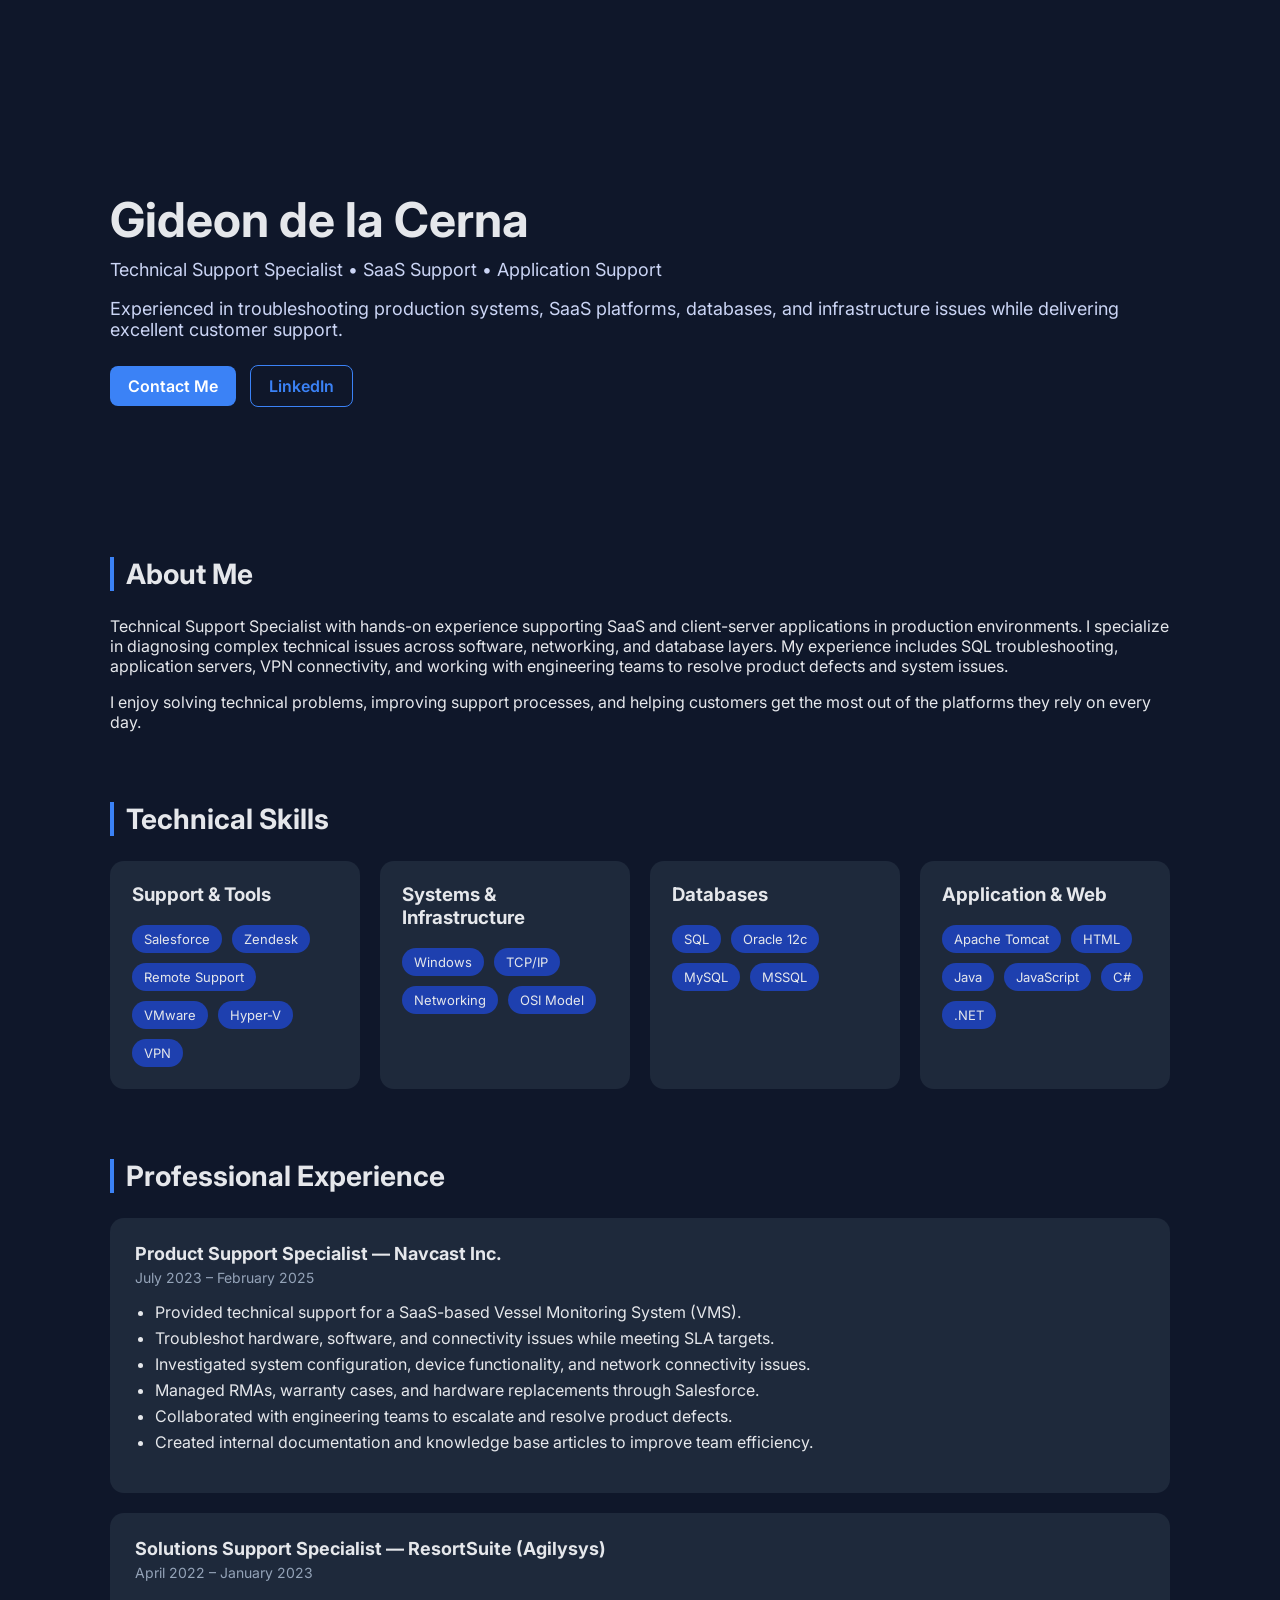
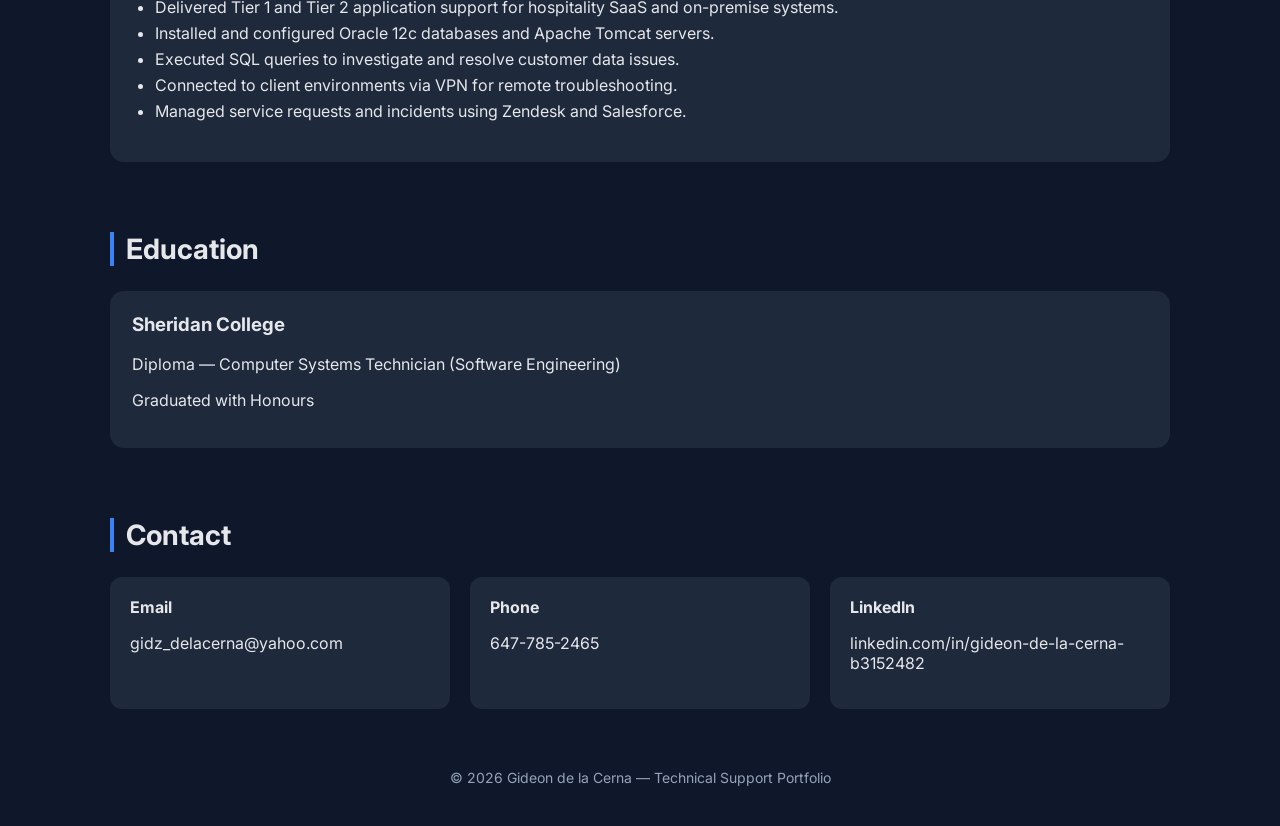
==== index.html @ 6da8c4bf "First commit" ====
<!DOCTYPE html>
<html lang="en">

<head>
    <meta charset="UTF-8">
    <meta name="viewport" content="width=device-width, initial-scale=1.0">
    <title>Gideon de la Cerna | Technical Support Specialist</title>
    <link href="https://fonts.googleapis.com/css2?family=Inter:wght@300;400;600;700&display=swap" rel="stylesheet">
    <style>
        * {
            box-sizing: border-box
        }

        body {
            margin: 0;
            font-family: 'Inter', sans-serif;
            background: #0f172a;
            color: #e5e7eb
        }

        .container {
            max-width: 1100px;
            margin: auto;
            padding: 40px 20px
        }

        /* HERO */
        .hero {
            padding: 80px 0
        }

        .hero h1 {
            font-size: 48px;
            margin: 0;
            font-weight: 700
        }

        .hero p {
            font-size: 18px;
            color: #cbd5f5;
            margin-top: 10px
        }

        .hero-buttons {
            margin-top: 25px
        }

        .btn {
            display: inline-block;
            margin-right: 10px;
            padding: 10px 18px;
            border-radius: 8px;
            text-decoration: none;
            font-weight: 600
        }

        .btn-primary {
            background: #3b82f6;
            color: white
        }

        .btn-outline {
            border: 1px solid #3b82f6;
            color: #3b82f6
        }

        /* SECTIONS */
        section {
            margin-top: 70px
        }

        h2 {
            font-size: 28px;
            margin-bottom: 25px;
            border-left: 4px solid #3b82f6;
            padding-left: 12px
        }

        /* CARDS */
        .grid {
            display: grid;
            grid-template-columns: repeat(auto-fit, minmax(240px, 1fr));
            gap: 20px
        }

        .card {
            background: #1e293b;
            padding: 22px;
            border-radius: 14px;
            transition: transform .2s, box-shadow .2s
        }

        .card:hover {
            transform: translateY(-5px);
            box-shadow: 0 10px 30px rgba(0, 0, 0, 0.4)
        }

        .card h3 {
            margin-top: 0
        }

        /* EXPERIENCE */
        .job {
            background: #1e293b;
            padding: 25px;
            border-radius: 14px;
            margin-bottom: 20px
        }

        .job-title {
            font-weight: 700;
            font-size: 18px
        }

        .job-date {
            color: #94a3b8;
            font-size: 14px;
            margin: 5px 0 15px
        }

        ul {
            padding-left: 20px
        }

        li {
            margin-bottom: 6px
        }

        /* SKILL TAGS */
        .skills {
            display: flex;
            flex-wrap: wrap;
            gap: 10px
        }

        .tag {
            background: #1e40af;
            padding: 6px 12px;
            border-radius: 20px;
            font-size: 13px
        }

        /* CONTACT */
        .contact-grid {
            display: grid;
            grid-template-columns: repeat(auto-fit, minmax(200px, 1fr));
            gap: 20px
        }

        .contact-card {
            background: #1e293b;
            padding: 20px;
            border-radius: 12px
        }

        footer {
            text-align: center;
            margin-top: 60px;
            color: #94a3b8;
            font-size: 14px
        }
    </style>
</head>

<body>

    <div class="container">

        <!-- HERO -->
        <section class="hero">
            <h1>Gideon de la Cerna</h1>
            <p>Technical Support Specialist • SaaS Support • Application Support</p>
            <p>Experienced in troubleshooting production systems, SaaS platforms, databases, and infrastructure issues
                while delivering excellent customer support.</p>

            <div class="hero-buttons">
                <a class="btn btn-primary" href="mailto:gidz_delacerna@yahoo.com">Contact Me</a>
                <a class="btn btn-outline" href="https://www.linkedin.com/in/gideon-de-la-cerna-b3152482/"
                    target="_blank">LinkedIn</a>
            </div>
        </section>

        <!-- ABOUT -->
        <section>
            <h2>About Me</h2>
            <p>
                Technical Support Specialist with hands-on experience supporting SaaS and client-server applications in
                production environments. I specialize in diagnosing complex technical issues across software,
                networking, and database layers. My experience includes SQL troubleshooting, application servers, VPN
                connectivity, and working with engineering teams to resolve product defects and system issues.
            </p>
            <p>
                I enjoy solving technical problems, improving support processes, and helping customers get the most out
                of the platforms they rely on every day.
            </p>
        </section>

        <!-- SKILLS -->
        <section>
            <h2>Technical Skills</h2>

            <div class="grid">

                <div class="card">
                    <h3>Support & Tools</h3>
                    <div class="skills">
                        <span class="tag">Salesforce</span>
                        <span class="tag">Zendesk</span>
                        <span class="tag">Remote Support</span>
                        <span class="tag">VMware</span>
                        <span class="tag">Hyper-V</span>
                        <span class="tag">VPN</span>
                    </div>
                </div>

                <div class="card">
                    <h3>Systems & Infrastructure</h3>
                    <div class="skills">
                        <span class="tag">Windows</span>
                        <span class="tag">TCP/IP</span>
                        <span class="tag">Networking</span>
                        <span class="tag">OSI Model</span>
                    </div>
                </div>

                <div class="card">
                    <h3>Databases</h3>
                    <div class="skills">
                        <span class="tag">SQL</span>
                        <span class="tag">Oracle 12c</span>
                        <span class="tag">MySQL</span>
                        <span class="tag">MSSQL</span>
                    </div>
                </div>

                <div class="card">
                    <h3>Application & Web</h3>
                    <div class="skills">
                        <span class="tag">Apache Tomcat</span>
                        <span class="tag">HTML</span>
                        <span class="tag">Java</span>
                        <span class="tag">JavaScript</span>
                        <span class="tag">C#</span>
                        <span class="tag">.NET</span>
                    </div>
                </div>

            </div>
        </section>

        <!-- EXPERIENCE -->
        <section>
            <h2>Professional Experience</h2>

            <div class="job">
                <div class="job-title">Product Support Specialist — Navcast Inc.</div>
                <div class="job-date">July 2023 – February 2025</div>
                <ul>
                    <li>Provided technical support for a SaaS-based Vessel Monitoring System (VMS).</li>
                    <li>Troubleshot hardware, software, and connectivity issues while meeting SLA targets.</li>
                    <li>Investigated system configuration, device functionality, and network connectivity issues.</li>
                    <li>Managed RMAs, warranty cases, and hardware replacements through Salesforce.</li>
                    <li>Collaborated with engineering teams to escalate and resolve product defects.</li>
                    <li>Created internal documentation and knowledge base articles to improve team efficiency.</li>
                </ul>
            </div>

            <div class="job">
                <div class="job-title">Solutions Support Specialist — ResortSuite (Agilysys)</div>
                <div class="job-date">April 2022 – January 2023</div>
                <ul>
                    <li>Delivered Tier 1 and Tier 2 application support for hospitality SaaS and on-premise systems.
                    </li>
                    <li>Installed and configured Oracle 12c databases and Apache Tomcat servers.</li>
                    <li>Executed SQL queries to investigate and resolve customer data issues.</li>
                    <li>Connected to client environments via VPN for remote troubleshooting.</li>
                    <li>Managed service requests and incidents using Zendesk and Salesforce.</li>
                </ul>
            </div>

        </section>

        <!-- EDUCATION -->
        <section>
            <h2>Education</h2>
            <div class="card">
                <h3>Sheridan College</h3>
                <p>Diploma — Computer Systems Technician (Software Engineering)</p>
                <p>Graduated with Honours</p>
            </div>
        </section>

        <!-- CONTACT -->
        <section>
            <h2>Contact</h2>

            <div class="contact-grid">

                <div class="contact-card">
                    <strong>Email</strong>
                    <p>gidz_delacerna@yahoo.com</p>
                </div>

                <div class="contact-card">
                    <strong>Phone</strong>
                    <p>647-785-2465</p>
                </div>

                <div class="contact-card">
                    <strong>LinkedIn</strong>
                    <p>linkedin.com/in/gideon-de-la-cerna-b3152482</p>
                </div>

            </div>

        </section>

        <footer>
            © 2026 Gideon de la Cerna — Technical Support Portfolio
        </footer>

    </div>

</body>


</html>
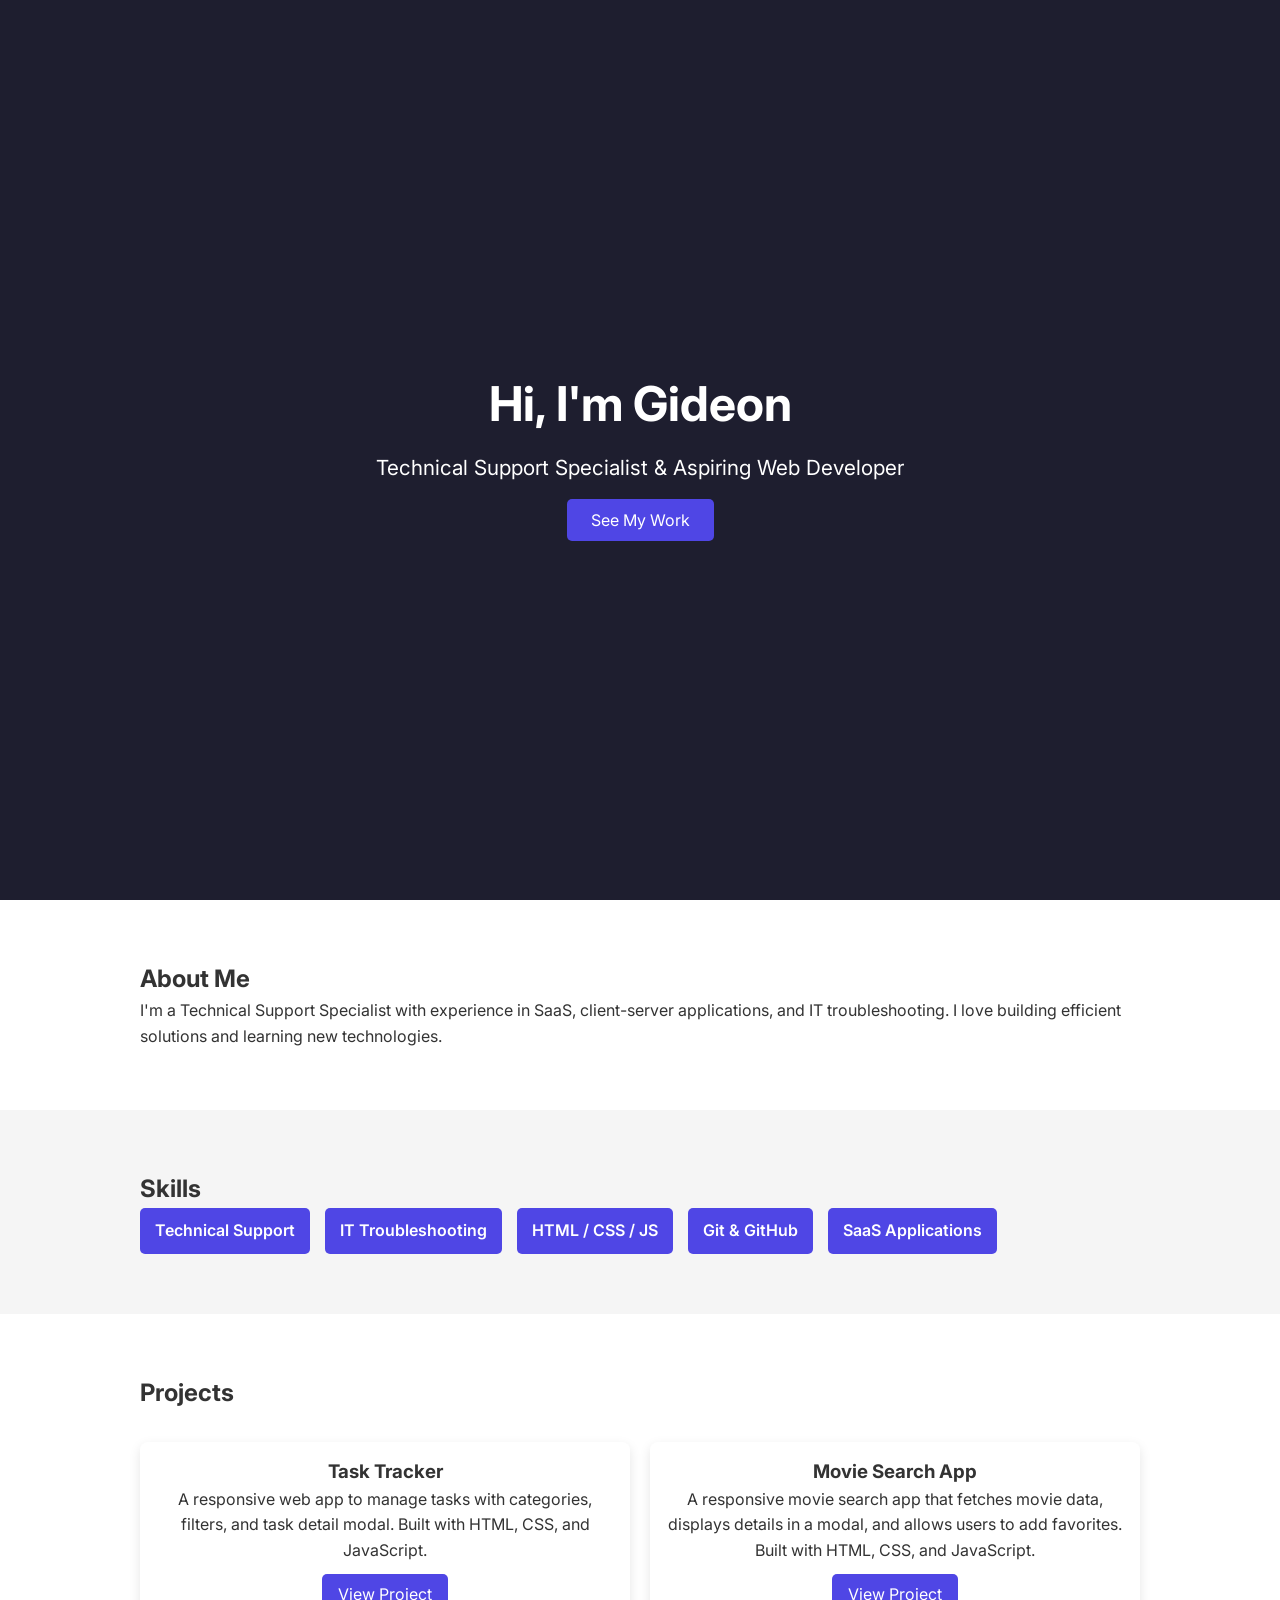
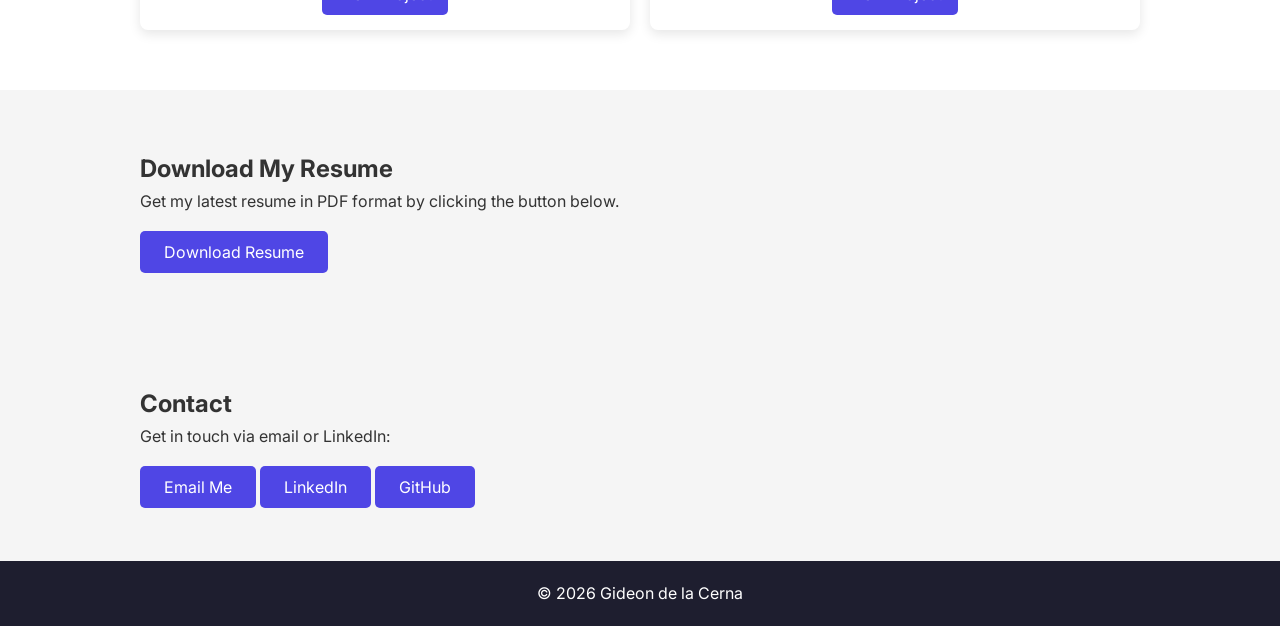
==== commit 4e563fbe: "Adding Projects movie search app, task tracker app, Modified index.html and added css and JS" ====
--- a/index.html
+++ b/index.html
@@ -1,327 +1,97 @@
 <!DOCTYPE html>
 <html lang="en">
-
 <head>
     <meta charset="UTF-8">
     <meta name="viewport" content="width=device-width, initial-scale=1.0">
-    <title>Gideon de la Cerna | Technical Support Specialist</title>
+    <meta name="description" content="Gideon de la Cerna - Technical Support & Developer Portfolio">
+    <meta name="keywords" content="HTML, Webpage,CSS,JavaScript">
+    <meta name="Author" content="Gideon de la Cerna">
+    <meta http-equiv="refresh" content="60">
+    <title>Gideon de la Cerna | Portfolio</title>
     <link href="https://fonts.googleapis.com/css2?family=Inter:wght@300;400;600;700&display=swap" rel="stylesheet">
-    <style>
-        * {
-            box-sizing: border-box
-        }
+    <link rel="stylesheet" href="css/style.css">
+</head>
+<body>
+    <!-- Hero Section -->
+    <header class="hero">
+        <div class="container">
+            <h1>Hi, I'm Gideon</h1>
+            <p>Technical Support Specialist & Aspiring Web Developer</p>
+            <a href="#projects" class="btn">See My Work</a>
+        </div>
+    </header>
 
-        body {
-            margin: 0;
-            font-family: 'Inter', sans-serif;
-            background: #0f172a;
-            color: #e5e7eb
-        }
+    <!-- About Section -->
+    <section id="about" class="section">
+        <div class="container">
+            <h2>About Me</h2>
+            <p>I'm a Technical Support Specialist with experience in SaaS, client-server applications, and IT troubleshooting. I love building efficient solutions and learning new technologies.</p>
+        </div>
+    </section>
 
-        .container {
-            max-width: 1100px;
-            margin: auto;
-            padding: 40px 20px
-        }
+    <!-- Skills Section -->
+    <section id="skills" class="section bg-light">
+        <div class="container">
+            <h2>Skills</h2>
+            <div class="skills-grid">
+                <div class="skill">Technical Support</div>
+                <div class="skill">IT Troubleshooting</div>
+                <div class="skill">HTML / CSS / JS</div>
+                <div class="skill">Git & GitHub</div>
+                <div class="skill">SaaS Applications</div>
+            </div>
+        </div>
+    </section>
 
-        /* HERO */
-        .hero {
-            padding: 80px 0
-        }
+    <!-- Projects Section -->
+    <section id="projects" class="section">
+        <div class="container">
+            <h2>Projects</h2>
+            <div class="projects-grid">
 
-        .hero h1 {
-            font-size: 48px;
-            margin: 0;
-            font-weight: 700
-        }
-
-        .hero p {
-            font-size: 18px;
-            color: #cbd5f5;
-            margin-top: 10px
-        }
-
-        .hero-buttons {
-            margin-top: 25px
-        }
-
-        .btn {
-            display: inline-block;
-            margin-right: 10px;
-            padding: 10px 18px;
-            border-radius: 8px;
-            text-decoration: none;
-            font-weight: 600
-        }
-
-        .btn-primary {
-            background: #3b82f6;
-            color: white
-        }
-
-        .btn-outline {
-            border: 1px solid #3b82f6;
-            color: #3b82f6
-        }
-
-        /* SECTIONS */
-        section {
-            margin-top: 70px
-        }
-
-        h2 {
-            font-size: 28px;
-            margin-bottom: 25px;
-            border-left: 4px solid #3b82f6;
-            padding-left: 12px
-        }
-
-        /* CARDS */
-        .grid {
-            display: grid;
-            grid-template-columns: repeat(auto-fit, minmax(240px, 1fr));
-            gap: 20px
-        }
-
-        .card {
-            background: #1e293b;
-            padding: 22px;
-            border-radius: 14px;
-            transition: transform .2s, box-shadow .2s
-        }
-
-        .card:hover {
-            transform: translateY(-5px);
-            box-shadow: 0 10px 30px rgba(0, 0, 0, 0.4)
-        }
-
-        .card h3 {
-            margin-top: 0
-        }
-
-        /* EXPERIENCE */
-        .job {
-            background: #1e293b;
-            padding: 25px;
-            border-radius: 14px;
-            margin-bottom: 20px
-        }
-
-        .job-title {
-            font-weight: 700;
-            font-size: 18px
-        }
-
-        .job-date {
-            color: #94a3b8;
-            font-size: 14px;
-            margin: 5px 0 15px
-        }
-
-        ul {
-            padding-left: 20px
-        }
-
-        li {
-            margin-bottom: 6px
-        }
-
-        /* SKILL TAGS */
-        .skills {
-            display: flex;
-            flex-wrap: wrap;
-            gap: 10px
-        }
-
-        .tag {
-            background: #1e40af;
-            padding: 6px 12px;
-            border-radius: 20px;
-            font-size: 13px
-        }
-
-        /* CONTACT */
-        .contact-grid {
-            display: grid;
-            grid-template-columns: repeat(auto-fit, minmax(200px, 1fr));
-            gap: 20px
-        }
-
-        .contact-card {
-            background: #1e293b;
-            padding: 20px;
-            border-radius: 12px
-        }
-
-        footer {
-            text-align: center;
-            margin-top: 60px;
-            color: #94a3b8;
-            font-size: 14px
-        }
-    </style>
-</head>
-
-<body>
-
-    <div class="container">
-
-        <!-- HERO -->
-        <section class="hero">
-            <h1>Gideon de la Cerna</h1>
-            <p>Technical Support Specialist • SaaS Support • Application Support</p>
-            <p>Experienced in troubleshooting production systems, SaaS platforms, databases, and infrastructure issues
-                while delivering excellent customer support.</p>
-
-            <div class="hero-buttons">
-                <a class="btn btn-primary" href="mailto:gidz_delacerna@yahoo.com">Contact Me</a>
-                <a class="btn btn-outline" href="https://www.linkedin.com/in/gideon-de-la-cerna-b3152482/"
-                    target="_blank">LinkedIn</a>
-            </div>
-        </section>
-
-        <!-- ABOUT -->
-        <section>
-            <h2>About Me</h2>
-            <p>
-                Technical Support Specialist with hands-on experience supporting SaaS and client-server applications in
-                production environments. I specialize in diagnosing complex technical issues across software,
-                networking, and database layers. My experience includes SQL troubleshooting, application servers, VPN
-                connectivity, and working with engineering teams to resolve product defects and system issues.
-            </p>
-            <p>
-                I enjoy solving technical problems, improving support processes, and helping customers get the most out
-                of the platforms they rely on every day.
-            </p>
-        </section>
-
-        <!-- SKILLS -->
-        <section>
-            <h2>Technical Skills</h2>
-
-            <div class="grid">
-
-                <div class="card">
-                    <h3>Support & Tools</h3>
-                    <div class="skills">
-                        <span class="tag">Salesforce</span>
-                        <span class="tag">Zendesk</span>
-                        <span class="tag">Remote Support</span>
-                        <span class="tag">VMware</span>
-                        <span class="tag">Hyper-V</span>
-                        <span class="tag">VPN</span>
-                    </div>
+                <div class="project-card">
+                    <h3>Task Tracker</h3>
+                    <p>A responsive web app to manage tasks with categories, filters, and task detail modal. Built with HTML, CSS, and JavaScript.</p>
+                    <a href="projects/task-tracker-app/index.html" target="_blank" class="btn btn-primary">View Project</a>
                 </div>
 
-                <div class="card">
-                    <h3>Systems & Infrastructure</h3>
-                    <div class="skills">
-                        <span class="tag">Windows</span>
-                        <span class="tag">TCP/IP</span>
-                        <span class="tag">Networking</span>
-                        <span class="tag">OSI Model</span>
-                    </div>
+                <div class="project-card">
+                    <h3>Movie Search App</h3>
+                    <p>A responsive movie search app that fetches movie data, displays details in a modal, and allows users to add favorites. Built with HTML, CSS, and JavaScript.</p>
+                    <a href="projects/movie-search-app/index.html" target="_blank" class="btn btn-primary">View Project</a>
                 </div>
 
-                <div class="card">
-                    <h3>Databases</h3>
-                    <div class="skills">
-                        <span class="tag">SQL</span>
-                        <span class="tag">Oracle 12c</span>
-                        <span class="tag">MySQL</span>
-                        <span class="tag">MSSQL</span>
-                    </div>
-                </div>
+                <!-- Add more project cards as needed -->
+            </div>
+        </div>
+    </section>
 
-                <div class="card">
-                    <h3>Application & Web</h3>
-                    <div class="skills">
-                        <span class="tag">Apache Tomcat</span>
-                        <span class="tag">HTML</span>
-                        <span class="tag">Java</span>
-                        <span class="tag">JavaScript</span>
-                        <span class="tag">C#</span>
-                        <span class="tag">.NET</span>
-                    </div>
-                </div>
+    <!-- DOWNLOAD RESUME -->
+    <section id="download" class="section bg-light">
+        <div class="container">
+            <h2>Download My Resume</h2>
+            <p>Get my latest resume in PDF format by clicking the button below.</p><br />
+            <a href="assets/GIDEON DE LA CERNA.pdf" download class="btn btn-primary" style="margin-top: 15px;">
+                Download Resume
+            </a>
+        </div>
+    </section>
 
-            </div>
-        </section>
+    <!-- Contact Section -->
+    <section id="contact" class="section bg-light">
+        <div class="container">
+            <h2>Contact</h2>
+            <p>Get in touch via email or LinkedIn:</p><br>
+            <a href="mailto:gidz_delacerna@yahoo.com" class="btn">Email Me</a>
+            <a href="https://www.linkedin.com/in/gideon-de-la-cerna-b3152482/" target="_blank" class="btn">LinkedIn</a>
+            <a href="https://github.com/gidiegidz" target="_blank" class="btn">GitHub</a>
+        </div>
+    </section>
 
-        <!-- EXPERIENCE -->
-        <section>
-            <h2>Professional Experience</h2>
+    <footer class="footer">
+        <p>&copy; 2026 Gideon de la Cerna</p>
+    </footer>
 
-            <div class="job">
-                <div class="job-title">Product Support Specialist — Navcast Inc.</div>
-                <div class="job-date">July 2023 – February 2025</div>
-                <ul>
-                    <li>Provided technical support for a SaaS-based Vessel Monitoring System (VMS).</li>
-                    <li>Troubleshot hardware, software, and connectivity issues while meeting SLA targets.</li>
-                    <li>Investigated system configuration, device functionality, and network connectivity issues.</li>
-                    <li>Managed RMAs, warranty cases, and hardware replacements through Salesforce.</li>
-                    <li>Collaborated with engineering teams to escalate and resolve product defects.</li>
-                    <li>Created internal documentation and knowledge base articles to improve team efficiency.</li>
-                </ul>
-            </div>
-
-            <div class="job">
-                <div class="job-title">Solutions Support Specialist — ResortSuite (Agilysys)</div>
-                <div class="job-date">April 2022 – January 2023</div>
-                <ul>
-                    <li>Delivered Tier 1 and Tier 2 application support for hospitality SaaS and on-premise systems.
-                    </li>
-                    <li>Installed and configured Oracle 12c databases and Apache Tomcat servers.</li>
-                    <li>Executed SQL queries to investigate and resolve customer data issues.</li>
-                    <li>Connected to client environments via VPN for remote troubleshooting.</li>
-                    <li>Managed service requests and incidents using Zendesk and Salesforce.</li>
-                </ul>
-            </div>
-
-        </section>
-
-        <!-- EDUCATION -->
-        <section>
-            <h2>Education</h2>
-            <div class="card">
-                <h3>Sheridan College</h3>
-                <p>Diploma — Computer Systems Technician (Software Engineering)</p>
-                <p>Graduated with Honours</p>
-            </div>
-        </section>
-
-        <!-- CONTACT -->
-        <section>
-            <h2>Contact</h2>
-
-            <div class="contact-grid">
-
-                <div class="contact-card">
-                    <strong>Email</strong>
-                    <p>gidz_delacerna@yahoo.com</p>
-                </div>
-
-                <div class="contact-card">
-                    <strong>Phone</strong>
-                    <p>647-785-2465</p>
-                </div>
-
-                <div class="contact-card">
-                    <strong>LinkedIn</strong>
-                    <p>linkedin.com/in/gideon-de-la-cerna-b3152482</p>
-                </div>
-
-            </div>
-
-        </section>
-
-        <footer>
-            © 2026 Gideon de la Cerna — Technical Support Portfolio
-        </footer>
-
-    </div>
-
+    <script src="js/script.js"></script>
 </body>
-
-
 </html>
--- a/css/style.css
+++ b/css/style.css
@@ -0,0 +1,34 @@
+/* Reset & Base */
+* { margin: 0; padding: 0; box-sizing: border-box; }
+body { font-family: 'Inter', sans-serif; line-height: 1.6; color: #333; }
+a { text-decoration: none; color: inherit; }
+.container { width: 90%; max-width: 1000px; margin: 0 auto; }
+.section { padding: 60px 0; }
+.bg-light { background-color: #f5f5f5; }
+
+/* Hero */
+.hero { display: flex; align-items: center; justify-content: center; height: 100vh; text-align: center; background: #1e1e2f; color: #fff; }
+.hero h1 { font-size: 3rem; margin-bottom: 0.5rem; }
+.hero p { font-size: 1.3rem; margin-bottom: 1.5rem; }
+.btn { padding: 0.7rem 1.5rem; background: #4f46e5; color: #fff; border-radius: 5px; transition: 0.3s; }
+.btn:hover { background: #3730a3; }
+
+/* Skills */
+.skills-grid { display: flex; flex-wrap: wrap; gap: 15px; }
+.skill { background: #4f46e5; color: #fff; padding: 10px 15px; border-radius: 5px; font-weight: 600; }
+
+/* Projects */
+.projects-grid { display: grid; grid-template-columns: repeat(auto-fit, minmax(250px, 1fr)); gap: 20px; margin-top: 30px; }
+.project-card { background: #fff; border-radius: 8px; box-shadow: 0 4px 12px rgba(0,0,0,0.1); padding: 15px; text-align: center; transition: transform 0.3s; }
+.project-card:hover { transform: translateY(-5px); }
+.project-card img { width: 100%; border-radius: 5px; margin-bottom: 10px; }
+.project-card a { display: inline-block; margin-top: 10px; padding: 0.5rem 1rem; background: #4f46e5; color: #fff; border-radius: 5px; }
+
+/* Footer */
+.footer { text-align: center; padding: 20px 0; background: #1e1e2f; color: #fff; }
+
+/* Responsive */
+@media (max-width: 768px) {
+  .hero h1 { font-size: 2.2rem; }
+  .hero p { font-size: 1rem; }
+}
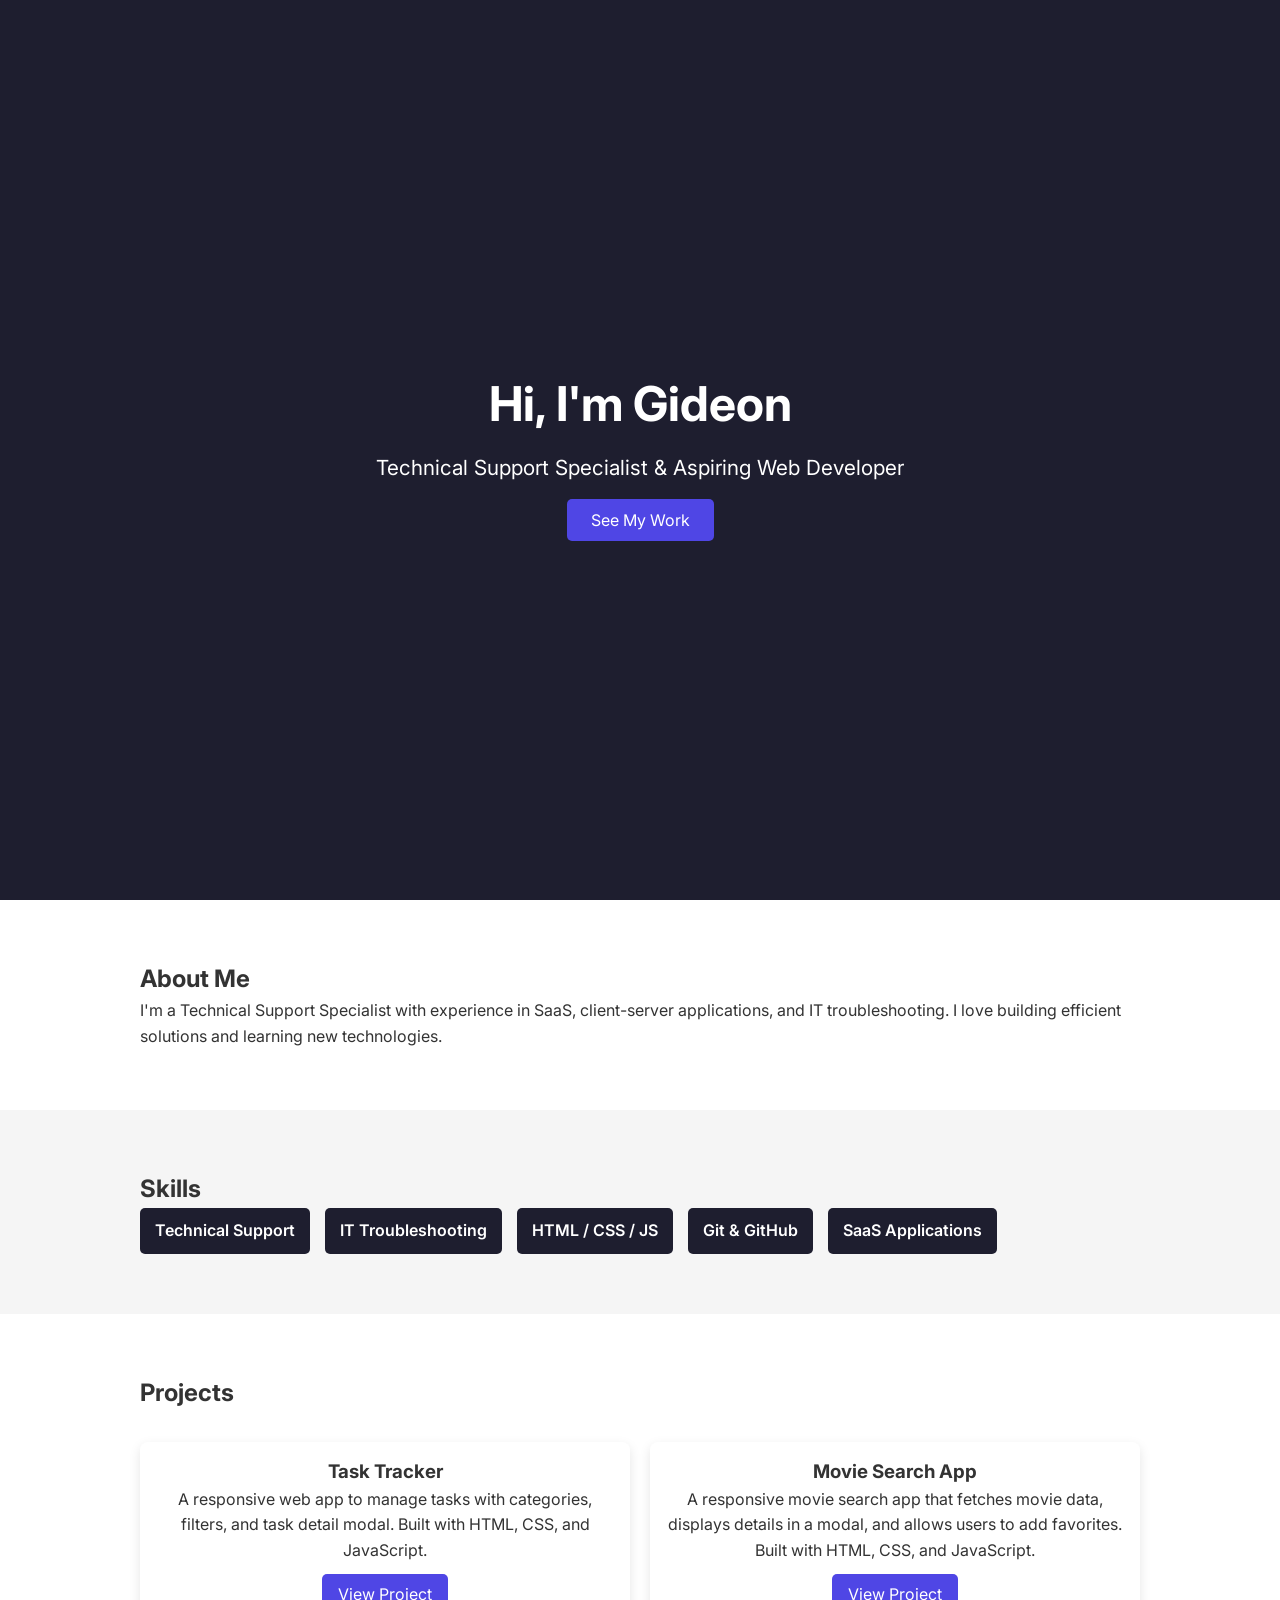
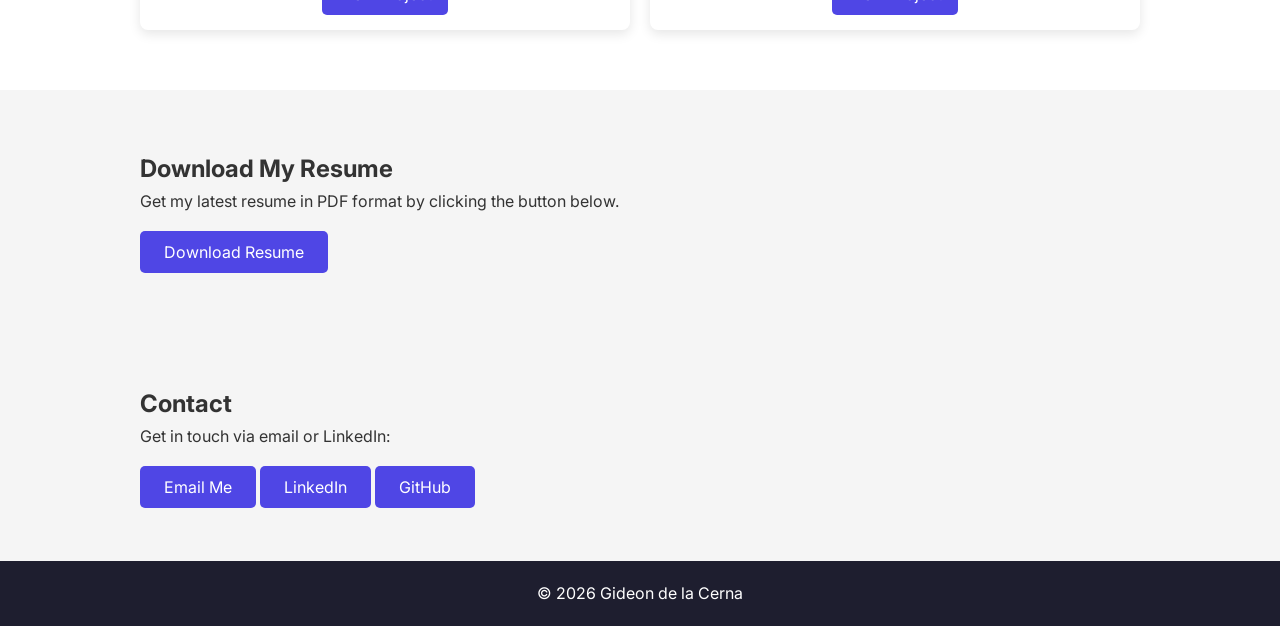
==== commit c4c8d0c5: "removed space in <br > tag on line 73 for index.html" ====
--- a/index.html
+++ b/index.html
@@ -70,7 +70,7 @@
     <section id="download" class="section bg-light">
         <div class="container">
             <h2>Download My Resume</h2>
-            <p>Get my latest resume in PDF format by clicking the button below.</p><br />
+            <p>Get my latest resume in PDF format by clicking the button below.</p><br/>
             <a href="assets/GIDEON DE LA CERNA.pdf" download class="btn btn-primary" style="margin-top: 15px;">
                 Download Resume
             </a>
--- a/css/style.css
+++ b/css/style.css
@@ -15,7 +15,7 @@
 
 /* Skills */
 .skills-grid { display: flex; flex-wrap: wrap; gap: 15px; }
-.skill { background: #4f46e5; color: #fff; padding: 10px 15px; border-radius: 5px; font-weight: 600; }
+.skill { background: #1e1e2f; color: #fff; padding: 10px 15px; border-radius: 5px; font-weight: 600; }
 
 /* Projects */
 .projects-grid { display: grid; grid-template-columns: repeat(auto-fit, minmax(250px, 1fr)); gap: 20px; margin-top: 30px; }
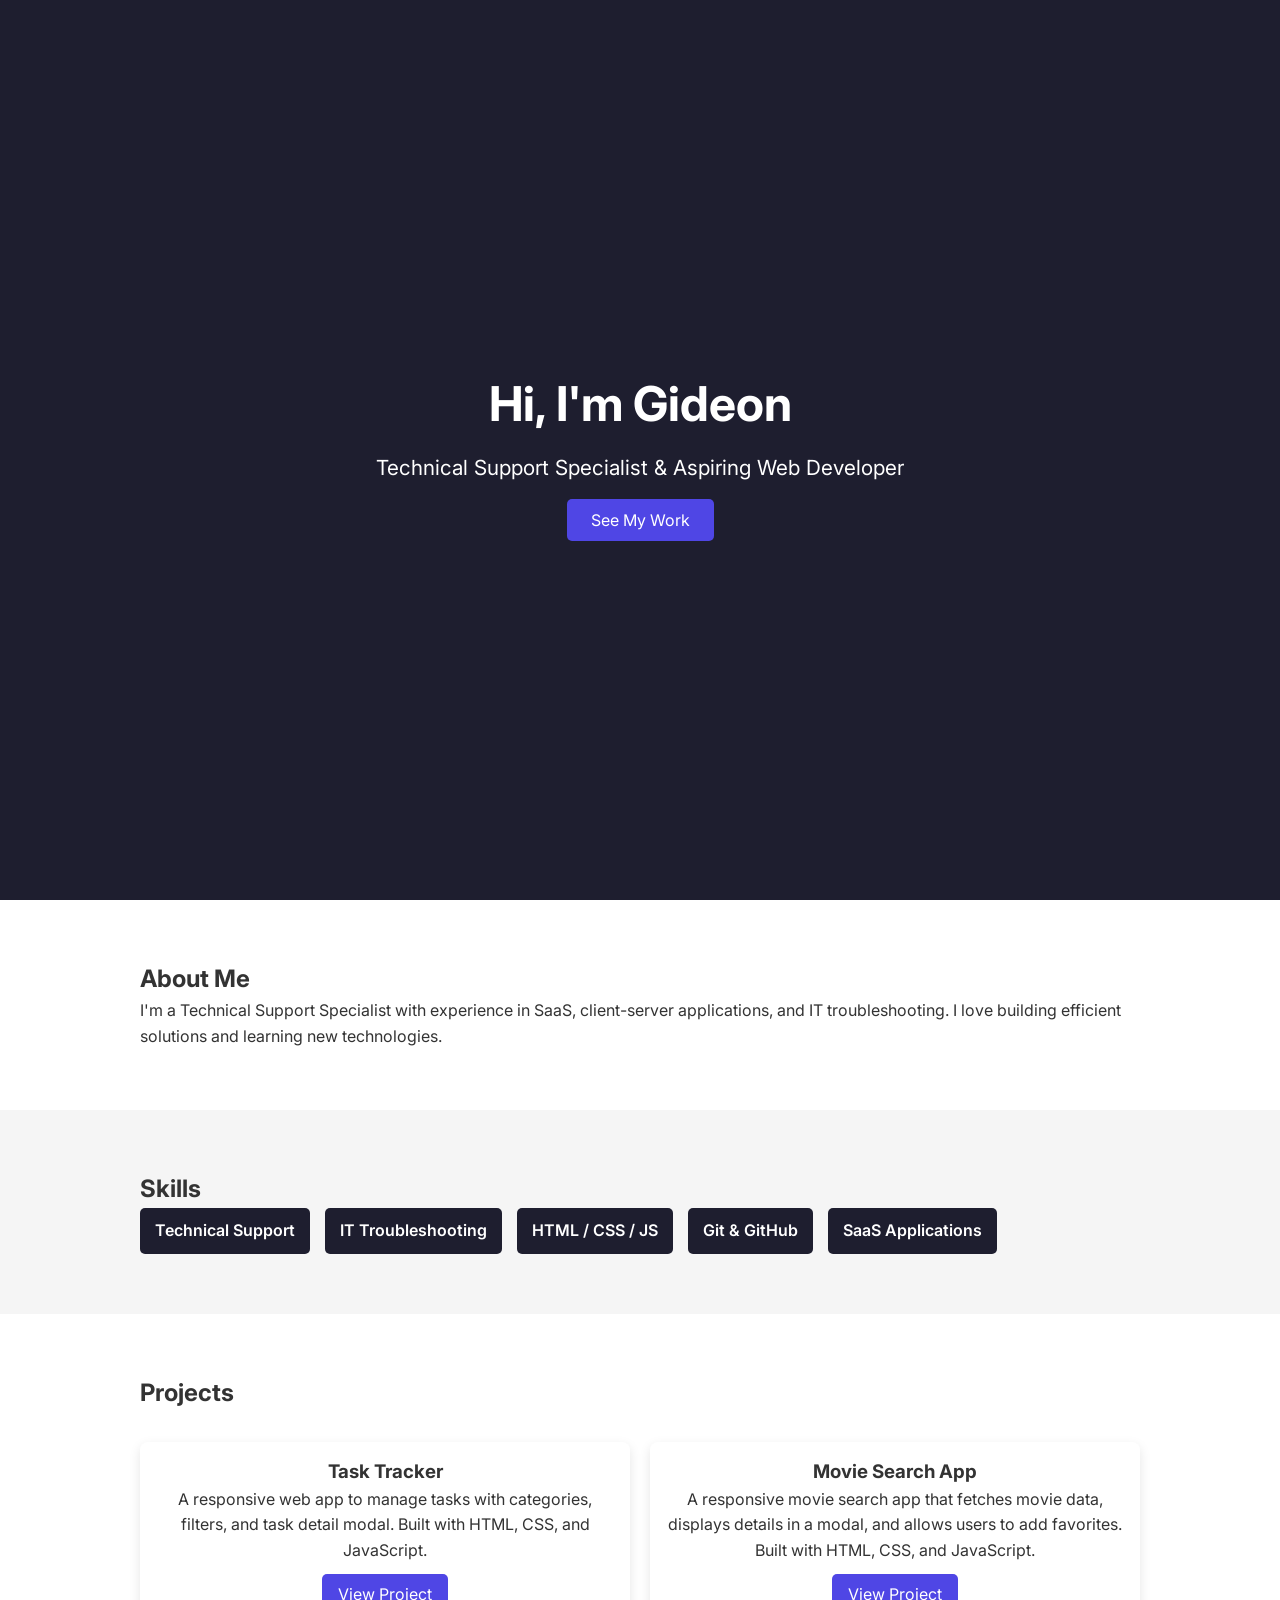
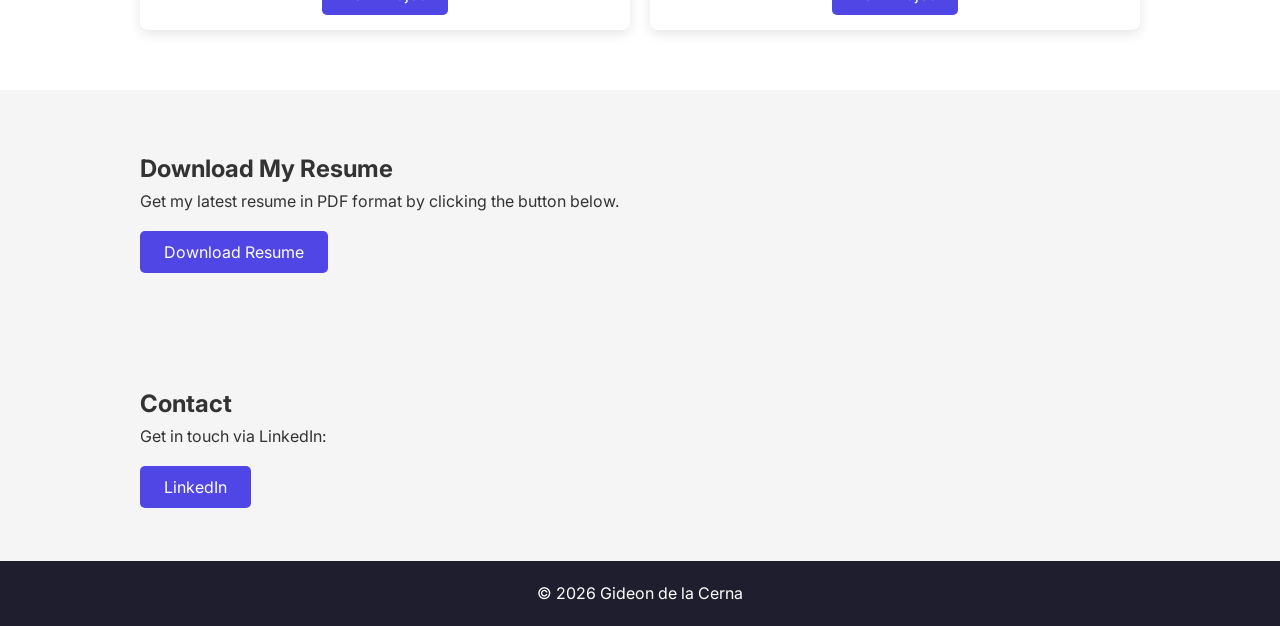
==== commit 2d91ecc7: "Removed mailto and github in Contact Section" ====
--- a/index.html
+++ b/index.html
@@ -81,10 +81,8 @@
     <section id="contact" class="section bg-light">
         <div class="container">
             <h2>Contact</h2>
-            <p>Get in touch via email or LinkedIn:</p><br>
-            <a href="mailto:gidz_delacerna@yahoo.com" class="btn">Email Me</a>
+            <p>Get in touch via LinkedIn:</p><br>
             <a href="https://www.linkedin.com/in/gideon-de-la-cerna-b3152482/" target="_blank" class="btn">LinkedIn</a>
-            <a href="https://github.com/gidiegidz" target="_blank" class="btn">GitHub</a>
         </div>
     </section>
 
